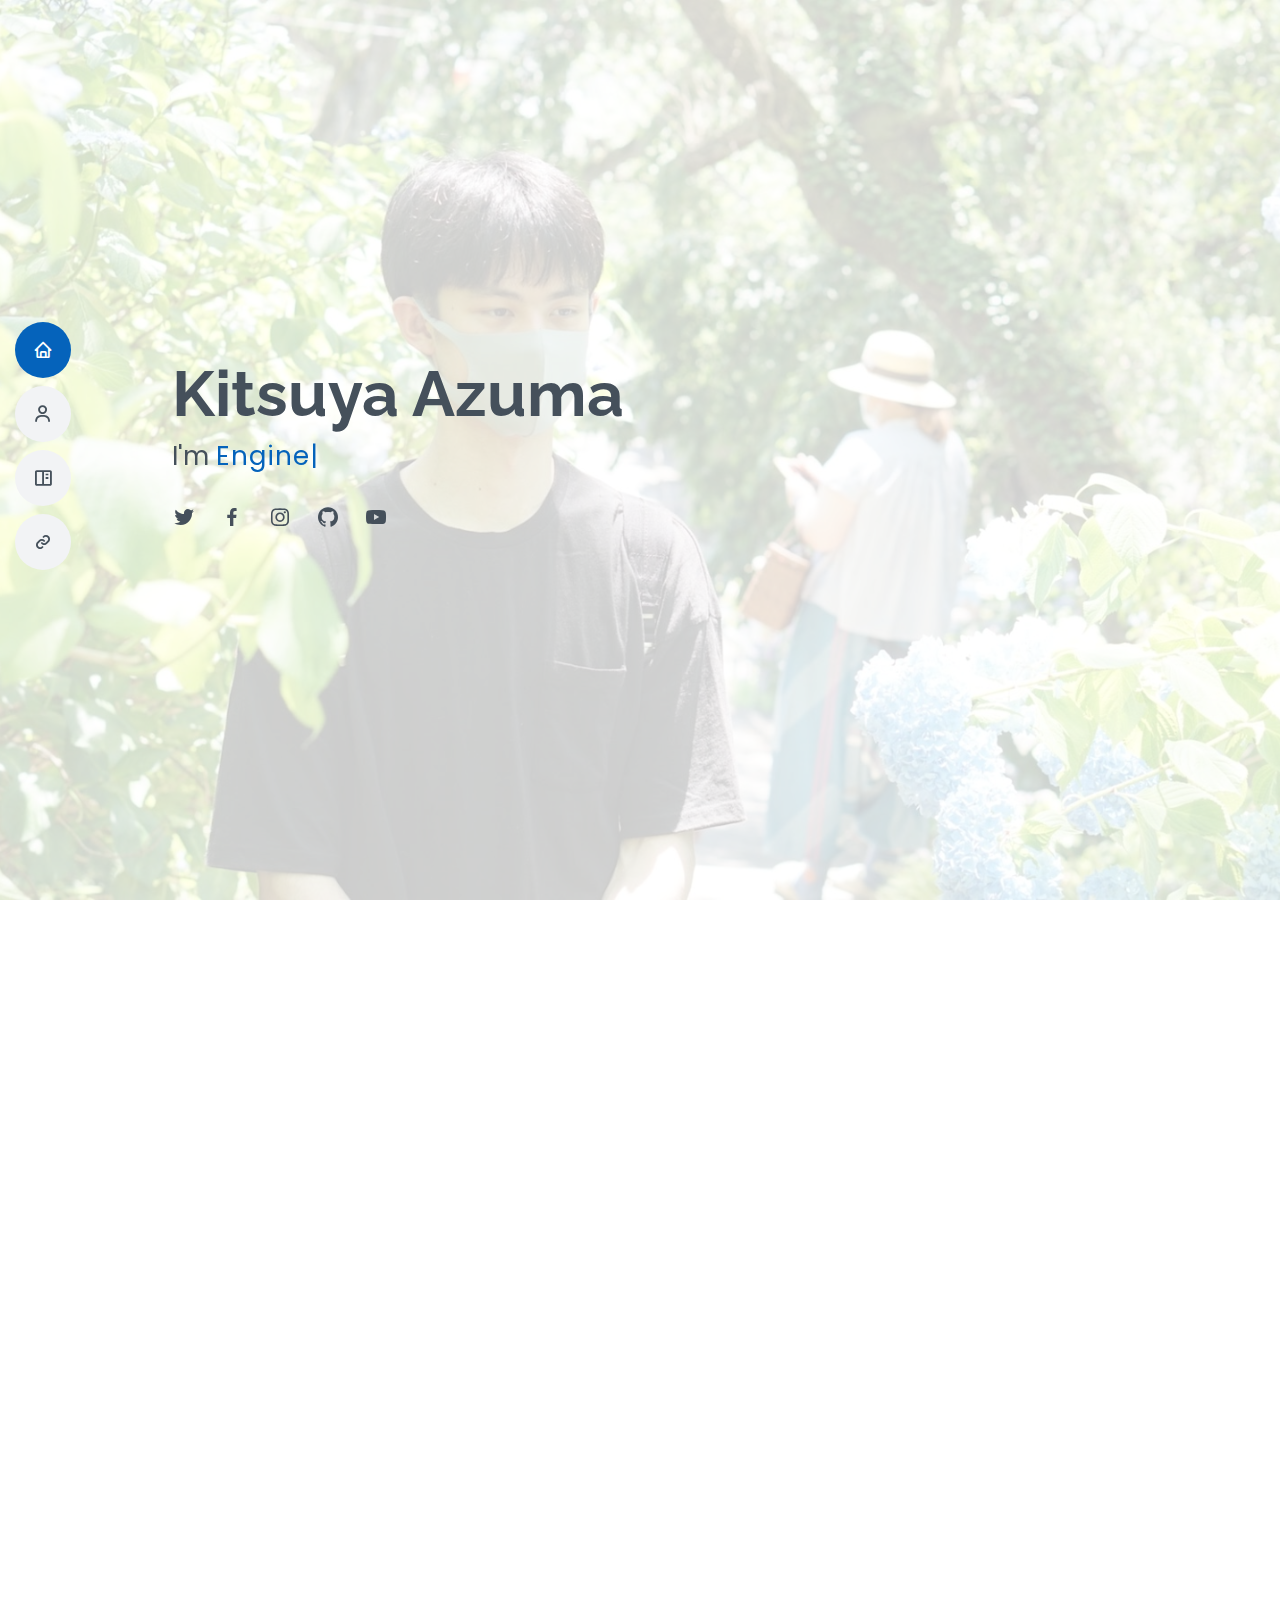
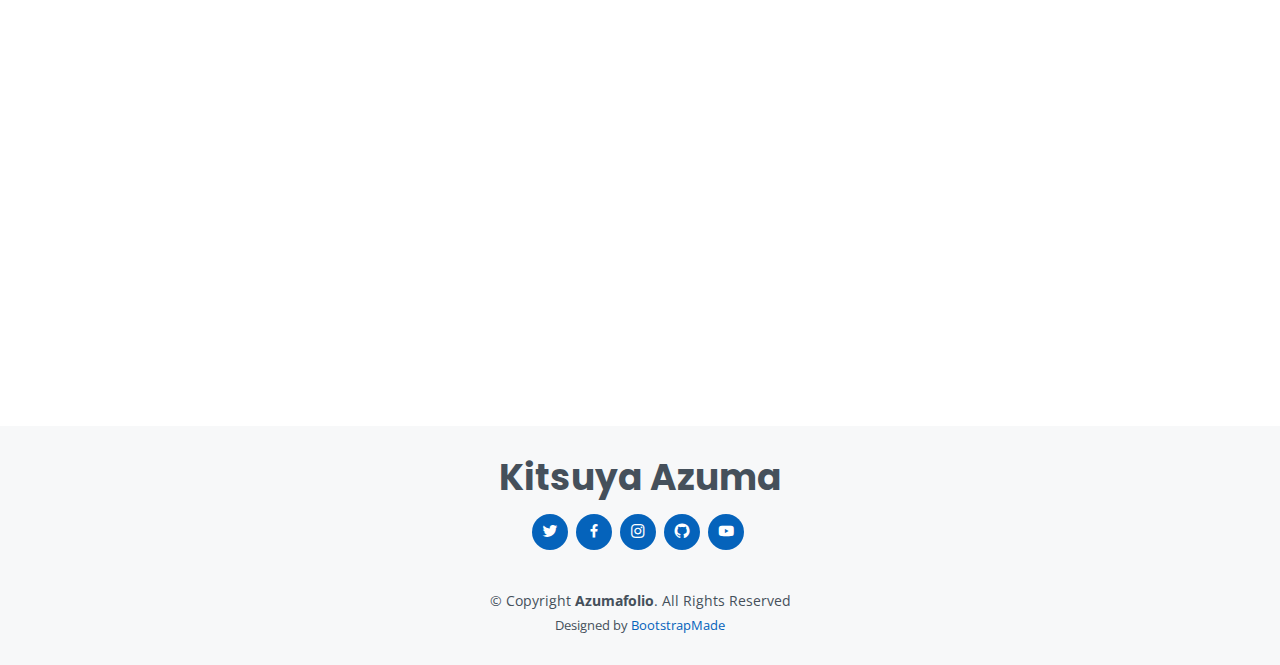
==== index.html @ 4b3403d5 "first commit" ====
<!DOCTYPE html>
<html lang="ja">

<head>
  <meta charset="utf-8">
  <meta content="width=device-width, initial-scale=1.0" name="viewport">

  <title>Azumafolio</title>
  <meta content="" name="description">
  <meta content="" name="keywords">

  <!-- Favicons -->
  <link href="assets/img/favicon.png" rel="icon">
  <link href="assets/img/apple-touch-icon.png" rel="apple-touch-icon">

  <!-- Google Fonts -->
  <link href="https://fonts.googleapis.com/css?family=Open+Sans:300,300i,400,400i,600,600i,700,700i|Raleway:300,300i,400,400i,500,500i,600,600i,700,700i|Poppins:300,300i,400,400i,500,500i,600,600i,700,700i" rel="stylesheet">

  <!-- Vendor CSS Files -->
  <link href="assets/vendor/aos/aos.css" rel="stylesheet">
  <link href="assets/vendor/bootstrap/css/bootstrap.min.css" rel="stylesheet">
  <link href="assets/vendor/bootstrap-icons/bootstrap-icons.css" rel="stylesheet">
  <link href="assets/vendor/boxicons/css/boxicons.min.css" rel="stylesheet">
  <link href="assets/vendor/glightbox/css/glightbox.min.css" rel="stylesheet">
  <link href="assets/vendor/swiper/swiper-bundle.min.css" rel="stylesheet">

  <!-- Template Main CSS File -->
  <link href="assets/css/style.css" rel="stylesheet">

  <!-- =======================================================
  * Template Name: MyResume - v4.8.1
  * Template URL: https://bootstrapmade.com/free-html-bootstrap-template-my-resume/
  * Author: BootstrapMade.com
  * License: https://bootstrapmade.com/license/
  ======================================================== -->
</head>

<body>

  <!-- ======= Mobile nav toggle button ======= -->
  <!-- <button type="button" class="mobile-nav-toggle d-xl-none"><i class="bi bi-list mobile-nav-toggle"></i></button> -->
  <i class="bi bi-list mobile-nav-toggle d-xl-none"></i>
  <!-- ======= Header ======= -->
  <header id="header" class="d-flex flex-column justify-content-center">

    <nav id="navbar" class="navbar nav-menu">
      <ul>
        <li><a href="#hero" class="nav-link scrollto active"><i class="bx bx-home"></i> <span>Home</span></a></li>
        <li><a href="#about" class="nav-link scrollto"><i class="bx bx-user"></i> <span>About</span></a></li>
        <!-- <li><a href="#resume" class="nav-link scrollto"><i class="bx bx-file-blank"></i> <span>Resume</span></a></li> -->
        <li><a href="#portfolio" class="nav-link scrollto"><i class="bx bx-book-content"></i> <span>Portfolio</span></a></li>
        <li><a href="#services" class="nav-link scrollto"><i class="bx bx-link"></i> <span>Links</span></a></li>
      </ul>
    </nav><!-- .nav-menu -->

  </header><!-- End Header -->

  <!-- ======= Hero Section ======= -->
  <section id="hero" class="d-flex flex-column justify-content-center">
    <div class="container" data-aos="zoom-in" data-aos-delay="100">
      <h1>Kitsuya Azuma</h1>
      <p>I'm <span class="typed" data-typed-items="Engineering Student, Software Engineer, YouTuber"></span></p>
      <div class="social-links">
        <a href="https://twitter.com/azuma_alvin" class="twitter"><i class="bx bxl-twitter"></i></a>
        <a href="https://www.facebook.com/profile.php?id=100014545908695" class="facebook"><i class="bx bxl-facebook"></i></a>
        <a href="https://www.instagram.com/kitsuya_alvin_0828/" class="instagram"><i class="bx bxl-instagram"></i></a>
        <a href="https://github.com/Kitsuya0828" class="github"><i class="bx bxl-github"></i></a>
        <a href="https://www.youtube.com/channel/UC00vvtUdtiche9vz_S4UjhQ" class="youtube"><i class="bx bxl-youtube"></i></a>
      </div>
    </div>
  </section><!-- End Hero -->

  <main id="main">

    <!-- ======= About Section ======= -->
    <section id="about" class="about">
      <div class="container" data-aos="fade-up">

        <div class="section-title">
          <h2>About</h2>
          <!-- <p>Magnam dolores commodi suscipit. Necessitatibus eius consequatur ex aliquid fuga eum quidem. Sit sint consectetur velit. Quisquam quos quisquam cupiditate. Et nemo qui impedit suscipit alias ea. Quia fugiat sit in iste officiis commodi quidem hic quas.</p> -->
        </div>

        <div class="row">
          <div class="col-lg-4">
            <img src="assets/img/my-profile-img.jpg" class="img-fluid" alt="">
          </div>
          <div class="col-lg-8 pt-4 pt-lg-0 content">
            <!-- <h3>Engineering Student, Software Engineer &amp; YouTuber.</h3> -->
            <!-- <p class="fst-italic">
              
            </p> -->
            <div class="row">
              <div class="col-lg-6">
                <ul>
                  <li><i class="bi bi-chevron-right"></i> <strong>名前：</strong> <span>東桔也（あずまきつや）</span></li>
                  <li><i class="bi bi-chevron-right"></i> <strong>年齢：</strong> <span>21歳</span></li>
                  <li><i class="bi bi-chevron-right"></i> <strong>誕生日：</strong> <span>8月28日</span></li>
                  <li><i class="bi bi-chevron-right"></i> <strong>所属：</strong> <span>工学部３年（情報工学専攻）</span></li>
                  <li><i class="bi bi-chevron-right"></i> <strong>出身地<br>居住地：</strong> <span>群馬県<br>宮城県</span></li>
                  <li><i class="bi bi-chevron-right"></i> <strong>趣味：</strong> <span>プログラミング、動画編集</span></li>
                </ul>
              </div>
              <div class="col-lg-6">
                <ul>
                  <li><i class="bi bi-chevron-right"></i> <strong>好きなアーティスト:</strong> <span>宇多田ヒカル、ずっと真夜中でいいのに。</span></li>
                  <li><i class="bi bi-chevron-right"></i> <strong>好きな映画：</strong> <span>MARVEL全部</span></li>
                  <li><i class="bi bi-chevron-right"></i> <strong>将来の夢：</strong> <span>データサイエンティスト（orアプリ開発エンジニア）</span></li>
                  <li><i class="bi bi-chevron-right"></i> <strong>一言：</strong> <span>よろしくお願いします。</span></li>
                </ul>
              </div>
            </div>
            <!-- <p style="text-align: center">
              よろしくお願いします。
            </p> -->
          </div>
        </div>

      </div>
    </section><!-- End About Section -->

    <!-- ======= Facts Section ======= -->
    <section id="facts" class="facts">
      <div class="container" data-aos="fade-up">

        <div class="section-title">
          <h2>Facts</h2>
          <!-- <p>Magnam dolores commodi suscipit. Necessitatibus eius consequatur ex aliquid fuga eum quidem. Sit sint consectetur velit. Quisquam quos quisquam cupiditate. Et nemo qui impedit suscipit alias ea. Quia fugiat sit in iste officiis commodi quidem hic quas.</p> -->
        </div>

        <div class="row">

          <div class="col-lg-6 col-md-6">
            <div class="count-box">
              <i class="bi bi-people"></i>
              <span data-purecounter-start="0" data-purecounter-end="151" data-purecounter-duration="1" class="purecounter"></span>
              <p>YouTube Subscribers</p>
            </div>
          </div>

          <!-- <div class="col-lg-6 col-md-6 mt-5 mt-md-0">
            <div class="count-box">
              <i class="bi bi-play-circle"></i>
              <span data-purecounter-start="0" data-purecounter-end="68" data-purecounter-duration="1" class="purecounter"></span>
              <p>Public Watch Hours</p>
            </div>
          </div> -->

          <div class="col-lg-6 col-md-6">
            <div class="count-box">
              <i class="bi bi-chat-square-heart"></i>
              <span data-purecounter-start="0" data-purecounter-end="498" data-purecounter-duration="1" class="purecounter"></span>
              <p>Qiita Contributions</p>
            </div>
          </div>

          <!-- <div class="col-lg-6 col-md-6 mt-5 mt-lg-0">
            <div class="count-box">
              <i class="bi bi-award"></i>
              <span data-purecounter-start="0" data-purecounter-end="905" data-purecounter-duration="1" class="purecounter"></span>
              <p>TOEIC Total Score</p>
            </div>
          </div> -->

        </div>

      </div>
    </section><!-- End Facts Section -->

    <!-- ======= Skills Section ======= -->
    <section id="skills" class="skills section-bg">
      <div class="container" data-aos="fade-up">

        <div class="section-title">
          <h2>Skills</h2>
          <p></p>
        </div>

        <div class="row skills-content">

          <div class="col-lg-6">

            <div class="progress">
              <span class="skill">プログラミング <i class="val">90%</i></span>
              <div class="progress-bar-wrap">
                <div class="progress-bar" role="progressbar" aria-valuenow="90" aria-valuemin="0" aria-valuemax="100"></div>
              </div>
            </div>

            <div class="progress">
              <span class="skill">お絵描き <i class="val">75%</i></span>
              <div class="progress-bar-wrap">
                <div class="progress-bar" role="progressbar" aria-valuenow="75" aria-valuemin="0" aria-valuemax="100"></div>
              </div>
            </div>

            <div class="progress">
              <span class="skill">動画編集 <i class="val">70%</i></span>
              <div class="progress-bar-wrap">
                <div class="progress-bar" role="progressbar" aria-valuenow="70" aria-valuemin="0" aria-valuemax="100"></div>
              </div>
            </div>

          </div>

          <div class="col-lg-6">

            <div class="progress">
              <span class="skill">執筆 <i class="val">60%</i></span>
              <div class="progress-bar-wrap">
                <div class="progress-bar" role="progressbar" aria-valuenow="60" aria-valuemin="0" aria-valuemax="100"></div>
              </div>
            </div>

            <div class="progress">
              <span class="skill">料理 <i class="val">50%</i></span>
              <div class="progress-bar-wrap">
                <div class="progress-bar" role="progressbar" aria-valuenow="50" aria-valuemin="0" aria-valuemax="100"></div>
              </div>
            </div>

            <div class="progress">
              <span class="skill">虫退治 <i class="val">1%</i></span>
              <div class="progress-bar-wrap">
                <div class="progress-bar" role="progressbar" aria-valuenow="1" aria-valuemin="0" aria-valuemax="100"></div>
              </div>
            </div>

          </div>

        </div>

      </div>
    </section><!-- End Skills Section -->

    <!-- ======= Portfolio Section ======= -->
    <section id="portfolio" class="portfolio section-bg">
      <div class="container" data-aos="fade-up">

        <div class="section-title">
          <h2>Portfolio</h2>
          <!-- <p>Magnam dolores commodi suscipit. Necessitatibus eius consequatur ex aliquid fuga eum quidem. Sit sint consectetur velit. Quisquam quos quisquam cupiditate. Et nemo qui impedit suscipit alias ea. Quia fugiat sit in iste officiis commodi quidem hic quas.</p> -->
        </div>

        <div class="row">
          <div class="col-lg-12 d-flex justify-content-center" data-aos="fade-up" data-aos-delay="100">
            <ul id="portfolio-flters">
              <li data-filter="*" class="filter-active">All</li>
              <li data-filter=".filter-app">App</li>
              <li data-filter=".filter-card">Card</li>
              <li data-filter=".filter-web">Web</li>
            </ul>
          </div>
        </div>

        <div class="row portfolio-container" data-aos="fade-up" data-aos-delay="200">

          <div class="col-lg-4 col-md-6 portfolio-item filter-app">
            <div class="portfolio-wrap">
              <img src="assets/img/portfolio/portfolio_1.jpg" class="img-fluid" alt="">
              <div class="portfolio-info">
                <h4>App 1</h4>
                <p>App</p>
                <div class="portfolio-links">
                  <a href="assets/img/portfolio/portfolio_1.jpg" data-gallery="portfolioGallery" class="portfolio-lightbox" title="App 1"><i class="bx bx-plus"></i></a>
                  <a href="portfolio-details.html" class="portfolio-details-lightbox" data-glightbox="type: external" title="Portfolio Details"><i class="bx bx-link"></i></a>
                </div>
              </div>
            </div>
          </div>

          <!-- <div class="col-lg-4 col-md-6 portfolio-item filter-web">
            <div class="portfolio-wrap">
              <img src="assets/img/portfolio/portfolio-2.jpg" class="img-fluid" alt="">
              <div class="portfolio-info">
                <h4>Web 3</h4>
                <p>Web</p>
                <div class="portfolio-links">
                  <a href="assets/img/portfolio/portfolio-2.jpg" data-gallery="portfolioGallery" class="portfolio-lightbox" title="Web 3"><i class="bx bx-plus"></i></a>
                  <a href="portfolio-details.html" class="portfolio-details-lightbox" data-glightbox="type: external" title="Portfolio Details"><i class="bx bx-link"></i></a>
                </div>
              </div>
            </div>
          </div>

          <div class="col-lg-4 col-md-6 portfolio-item filter-app">
            <div class="portfolio-wrap">
              <img src="assets/img/portfolio/portfolio-3.jpg" class="img-fluid" alt="">
              <div class="portfolio-info">
                <h4>App 2</h4>
                <p>App</p>
                <div class="portfolio-links">
                  <a href="assets/img/portfolio/portfolio-3.jpg" data-gallery="portfolioGallery" class="portfolio-lightbox" title="App 2"><i class="bx bx-plus"></i></a>
                  <a href="portfolio-details.html" class="portfolio-details-lightbox" data-glightbox="type: external" title="Portfolio Details"><i class="bx bx-link"></i></a>
                </div>
              </div>
            </div>
          </div>

          <div class="col-lg-4 col-md-6 portfolio-item filter-card">
            <div class="portfolio-wrap">
              <img src="assets/img/portfolio/portfolio-4.jpg" class="img-fluid" alt="">
              <div class="portfolio-info">
                <h4>Card 2</h4>
                <p>Card</p>
                <div class="portfolio-links">
                  <a href="assets/img/portfolio/portfolio-4.jpg" data-gallery="portfolioGallery" class="portfolio-lightbox" title="Card 2"><i class="bx bx-plus"></i></a>
                  <a href="portfolio-details.html" class="portfolio-details-lightbox" data-glightbox="type: external" title="Portfolio Details"><i class="bx bx-link"></i></a>
                </div>
              </div>
            </div>
          </div>

          <div class="col-lg-4 col-md-6 portfolio-item filter-web">
            <div class="portfolio-wrap">
              <img src="assets/img/portfolio/portfolio-5.jpg" class="img-fluid" alt="">
              <div class="portfolio-info">
                <h4>Web 2</h4>
                <p>Web</p>
                <div class="portfolio-links">
                  <a href="assets/img/portfolio/portfolio-5.jpg" data-gallery="portfolioGallery" class="portfolio-lightbox" title="Web 2"><i class="bx bx-plus"></i></a>
                  <a href="portfolio-details.html" class="portfolio-details-lightbox" data-glightbox="type: external" title="Portfolio Details"><i class="bx bx-link"></i></a>
                </div>
              </div>
            </div>
          </div>

          <div class="col-lg-4 col-md-6 portfolio-item filter-app">
            <div class="portfolio-wrap">
              <img src="assets/img/portfolio/portfolio-6.jpg" class="img-fluid" alt="">
              <div class="portfolio-info">
                <h4>App 3</h4>
                <p>App</p>
                <div class="portfolio-links">
                  <a href="assets/img/portfolio/portfolio-6.jpg" data-gallery="portfolioGallery" class="portfolio-lightbox" title="App 3"><i class="bx bx-plus"></i></a>
                  <a href="portfolio-details.html" class="portfolio-details-lightbox" data-glightbox="type: external" title="Portfolio Details"><i class="bx bx-link"></i></a>
                </div>
              </div>
            </div>
          </div>

          <div class="col-lg-4 col-md-6 portfolio-item filter-card">
            <div class="portfolio-wrap">
              <img src="assets/img/portfolio/portfolio-7.jpg" class="img-fluid" alt="">
              <div class="portfolio-info">
                <h4>Card 1</h4>
                <p>Card</p>
                <div class="portfolio-links">
                  <a href="assets/img/portfolio/portfolio-7.jpg" data-gallery="portfolioGallery" class="portfolio-lightbox" title="Card 1"><i class="bx bx-plus"></i></a>
                  <a href="portfolio-details.html" class="portfolio-details-lightbox" data-glightbox="type: external" title="Portfolio Details"><i class="bx bx-link"></i></a>
                </div>
              </div>
            </div>
          </div>

          <div class="col-lg-4 col-md-6 portfolio-item filter-card">
            <div class="portfolio-wrap">
              <img src="assets/img/portfolio/portfolio-8.jpg" class="img-fluid" alt="">
              <div class="portfolio-info">
                <h4>Card 3</h4>
                <p>Card</p>
                <div class="portfolio-links">
                  <a href="assets/img/portfolio/portfolio-8.jpg" data-gallery="portfolioGallery" class="portfolio-lightbox" title="Card 3"><i class="bx bx-plus"></i></a>
                  <a href="portfolio-details.html" class="portfolio-details-lightbox" data-glightbox="type: external" title="Portfolio Details"><i class="bx bx-link"></i></a>
                </div>
              </div>
            </div>
          </div>

          <div class="col-lg-4 col-md-6 portfolio-item filter-web">
            <div class="portfolio-wrap">
              <img src="assets/img/portfolio/portfolio-9.jpg" class="img-fluid" alt="">
              <div class="portfolio-info">
                <h4>Web 3</h4>
                <p>Web</p>
                <div class="portfolio-links">
                  <a href="assets/img/portfolio/portfolio-9.jpg" data-gallery="portfolioGallery" class="portfolio-lightbox" title="Web 3"><i class="bx bx-plus"></i></a>
                  <a href="portfolio-details.html" class="portfolio-details-lightbox" data-glightbox="type: external" title="Portfolio Details"><i class="bx bx-link"></i></a>
                </div>
              </div>
            </div>
          </div> -->

        </div>

      </div>
    </section><!-- End Portfolio Section -->

    <!-- ======= Services Section ======= -->
    <section id="services" class="services">
      <div class="container" data-aos="fade-up">

        <div class="section-title">
          <h2>Links</h2>
          <!-- <p>Magnam dolores commodi suscipit. Necessitatibus eius consequatur ex aliquid fuga eum quidem. Sit sint consectetur velit. Quisquam quos quisquam cupiditate. Et nemo qui impedit suscipit alias ea. Quia fugiat sit in iste officiis commodi quidem hic quas.</p> -->
        </div>

        <div class="row">

          <div class="col-lg-4 col-md-6 d-flex align-items-stretch" data-aos="zoom-in" data-aos-delay="100">
            <div class="icon-box iconbox-blue">
              <div class="icon">
                <svg width="100" height="100" viewBox="0 0 600 600" xmlns="http://www.w3.org/2000/svg">
                  <path stroke="none" stroke-width="0" fill="#f5f5f5" d="M300,521.0016835830174C376.1290562159157,517.8887921683347,466.0731472004068,529.7835943286574,510.70327084640275,468.03025145048787C554.3714126377745,407.6079735673963,508.03601936045806,328.9844924480964,491.2728898941984,256.3432110539036C474.5976632858925,184.082847569629,479.9380746630129,96.60480741107993,416.23090153303,58.64404602377083C348.86323505073057,18.502131276798302,261.93793281208167,40.57373210992963,193.5410806939664,78.93577620505333C130.42746243093433,114.334589627462,98.30271207620316,179.96522072025542,76.75703585869454,249.04625023123273C51.97151888228291,328.5150500222984,13.704378332031375,421.85034740162234,66.52175969318436,486.19268352777647C119.04800174914682,550.1803526380478,217.28368757567262,524.383925680826,300,521.0016835830174"></path>
                </svg>
                <i class="bx bxs-edit-alt"></i>
              </div>
              <h4><a href="https://kitsuyaazuma.mystrikingly.com/">あずまのにっき</a></h4>
              <p>「学生時代に考えたことや行動したことを、歳をとっても忘れないでいたい！」という思いから始まった日常ブログ。</p>
            </div>
          </div>

          <div class="col-lg-4 col-md-6 d-flex align-items-stretch mt-4 mt-md-0" data-aos="zoom-in" data-aos-delay="200">
            <div class="icon-box iconbox-orange ">
              <div class="icon">
                <svg width="100" height="100" viewBox="0 0 600 600" xmlns="http://www.w3.org/2000/svg">
                  <path stroke="none" stroke-width="0" fill="#f5f5f5" d="M300,582.0697525312426C382.5290701553225,586.8405444964366,449.9789794690241,525.3245884688669,502.5850820975895,461.55621195738473C556.606425686781,396.0723002908107,615.8543463187945,314.28637112970534,586.6730223649479,234.56875336149918C558.9533121215079,158.8439757836574,454.9685369536778,164.00468322053177,381.49747125262974,130.76875717737553C312.15926192815925,99.40240125094834,248.97055460311594,18.661163978235184,179.8680185752513,50.54337015887873C110.5421016452524,82.52863877960104,119.82277516462835,180.83849132639028,109.12597500060166,256.43424936330496C100.08760227029461,320.3096726198365,92.17705696193138,384.0621239912766,124.79988738764834,439.7174275375508C164.83382741302287,508.01625554203684,220.96474134820875,577.5009287672846,300,582.0697525312426"></path>
                </svg>
                <i class="bx bxl-python"></i>
              </div>
              <h4><a href="https://azumaprogrammingdiary.blogspot.com/">ぷろぐらみんぐDiary</a></h4>
              <p>趣味「プログラミング」について語る日記。更新頻度やや高め。</p>
            </div>
          </div>

          <div class="col-lg-4 col-md-6 d-flex align-items-stretch mt-4 mt-lg-0" data-aos="zoom-in" data-aos-delay="300">
            <div class="icon-box iconbox-pink">
              <div class="icon">
                <svg width="100" height="100" viewBox="0 0 600 600" xmlns="http://www.w3.org/2000/svg">
                  <path stroke="none" stroke-width="0" fill="#f5f5f5" d="M300,541.5067337569781C382.14930387511276,545.0595476570109,479.8736841581634,548.3450877840088,526.4010558755058,480.5488172755941C571.5218469581645,414.80211281144784,517.5187510058486,332.0715597781072,496.52539010469104,255.14436215662573C477.37192572678356,184.95920475031193,473.57363656557914,105.61284051026155,413.0603344069578,65.22779650032875C343.27470386102294,18.654635553484475,251.2091493199835,5.337323636656869,175.0934190732945,40.62881213300186C97.87086631185822,76.43348514350839,51.98124368387456,156.15599469081315,36.44837278890362,239.84606092416172C21.716077023791087,319.22268207091537,43.775223500013084,401.1760424656574,96.891909868211,461.97329694683043C147.22146801428983,519.5804099606455,223.5754009179313,538.201503339737,300,541.5067337569781"></path>
                </svg>
                <i class="bx bxl-youtube"></i>
              </div>
              <h4><a href="https://www.youtube.com/channel/UC00vvtUdtiche9vz_S4UjhQ">あづまるチャンネル</a></h4>
              <p>「プログラミングをもっと身近に」をテーマに、2021年5月に開設したYouTubeチャンネル。</p>
            </div>
          </div>

          <!-- <div class="col-lg-4 col-md-6 d-flex align-items-stretch mt-4" data-aos="zoom-in" data-aos-delay="100">
            <div class="icon-box iconbox-yellow">
              <div class="icon">
                <svg width="100" height="100" viewBox="0 0 600 600" xmlns="http://www.w3.org/2000/svg">
                  <path stroke="none" stroke-width="0" fill="#f5f5f5" d="M300,503.46388370962813C374.79870501325706,506.71871716319447,464.8034551963731,527.1746412648533,510.4981551193396,467.86667711651364C555.9287308511215,408.9015244558933,512.6030010748507,327.5744911775523,490.211057578863,256.5855673507754C471.097692560561,195.9906835881958,447.69079081568157,138.11976852964426,395.19560036434837,102.3242989838813C329.3053358748298,57.3949838291264,248.02791733380457,8.279543830951368,175.87071277845988,42.242879143198664C103.41431057327972,76.34704239035025,93.79494320519305,170.9812938413882,81.28167332365135,250.07896920659033C70.17666984294237,320.27484674793965,64.84698225790005,396.69656628748305,111.28512138212992,450.4950937839243C156.20124167950087,502.5303643271138,231.32542653798444,500.4755392045468,300,503.46388370962813"></path>
                </svg>
                <i class="bx bx-layer"></i>
              </div>
              <h4><a href="">Nemo Enim</a></h4>
              <p>At vero eos et accusamus et iusto odio dignissimos ducimus qui blanditiis</p>
            </div>
          </div> -->

          <!-- <div class="col-lg-4 col-md-6 d-flex align-items-stretch mt-4" data-aos="zoom-in" data-aos-delay="200">
            <div class="icon-box iconbox-red">
              <div class="icon">
                <svg width="100" height="100" viewBox="0 0 600 600" xmlns="http://www.w3.org/2000/svg">
                  <path stroke="none" stroke-width="0" fill="#f5f5f5" d="M300,532.3542879108572C369.38199826031484,532.3153073249985,429.10787420159085,491.63046689027357,474.5244479745417,439.17860296908856C522.8885846962883,383.3225815378663,569.1668002868075,314.3205725914397,550.7432151929288,242.7694973846089C532.6665558377875,172.5657663291529,456.2379748765914,142.6223662098291,390.3689995646985,112.34683881706744C326.66090330228417,83.06452184765237,258.84405631176094,53.51806209861945,193.32584062364296,78.48882559362697C121.61183558270385,105.82097193414197,62.805066853699245,167.19869350419734,48.57481801355237,242.6138429142374C34.843463184063346,315.3850353017275,76.69343916112496,383.4422959591041,125.22947124332185,439.3748458443577C170.7312796277747,491.8107796887764,230.57421082200815,532.3932930995766,300,532.3542879108572"></path>
                </svg>
                <i class="bx bx-slideshow"></i>
              </div>
              <h4><a href="">Dele Cardo</a></h4>
              <p>Quis consequatur saepe eligendi voluptatem consequatur dolor consequuntur</p>
            </div>
          </div>

          <div class="col-lg-4 col-md-6 d-flex align-items-stretch mt-4" data-aos="zoom-in" data-aos-delay="300">
            <div class="icon-box iconbox-teal">
              <div class="icon">
                <svg width="100" height="100" viewBox="0 0 600 600" xmlns="http://www.w3.org/2000/svg">
                  <path stroke="none" stroke-width="0" fill="#f5f5f5" d="M300,566.797414625762C385.7384707136149,576.1784315230908,478.7894351017131,552.8928747891023,531.9192734346935,484.94944893311C584.6109503024035,417.5663521118492,582.489472248146,322.67544863468447,553.9536738515405,242.03673114598146C529.1557734026468,171.96086150256528,465.24506316201064,127.66468636344209,395.9583748389544,100.7403814666027C334.2173773831606,76.7482773500951,269.4350130405921,84.62216499799875,207.1952322260088,107.2889140133804C132.92018162631612,134.33871894543012,41.79353780512637,160.00259165414826,22.644507872594943,236.69541883565114C3.319112789854554,314.0945973066697,72.72355303640163,379.243833228382,124.04198916343866,440.3218312028393C172.9286146004772,498.5055451809895,224.45579914871206,558.5317968840102,300,566.797414625762"></path>
                </svg>
                <i class="bx bx-arch"></i>
              </div>
              <h4><a href="">Divera Don</a></h4>
              <p>Modi nostrum vel laborum. Porro fugit error sit minus sapiente sit aspernatur</p>
            </div>
          </div> -->

        </div>

      </div>
    </section><!-- End Services Section -->

  </main><!-- End #main -->

  <!-- ======= Footer ======= -->
  <footer id="footer">
    <div class="container">
      <h3>Kitsuya Azuma</h3>
      <!-- <p>Et aut eum quis fuga eos sunt ipsa nihil. Labore corporis magni eligendi fuga maxime saepe commodi placeat.</p> -->
      <div class="social-links">
        <a href="https://twitter.com/azuma_alvin" class="twitter"><i class="bx bxl-twitter"></i></a>
        <a href="https://www.facebook.com/profile.php?id=100014545908695" class="facebook"><i class="bx bxl-facebook"></i></a>
        <a href="https://www.instagram.com/kitsuya_alvin_0828/" class="instagram"><i class="bx bxl-instagram"></i></a>
        <a href="https://github.com/Kitsuya0828" class="github"><i class="bx bxl-github"></i></a>
        <a href="https://www.youtube.com/channel/UC00vvtUdtiche9vz_S4UjhQ" class="youtube"><i class="bx bxl-youtube"></i></a>
      </div>
      <div class="copyright">
        &copy; Copyright <strong><span>Azumafolio</span></strong>. All Rights Reserved
      </div>
      <div class="credits">
        <!-- All the links in the footer should remain intact. -->
        <!-- You can delete the links only if you purchased the pro version. -->
        <!-- Licensing information: [license-url] -->
        <!-- Purchase the pro version with working PHP/AJAX contact form: https://bootstrapmade.com/free-html-bootstrap-template-my-resume/ -->
        Designed by <a href="https://bootstrapmade.com/">BootstrapMade</a>
      </div>
    </div>
  </footer><!-- End Footer -->

  <div id="preloader"></div>
  <a href="#" class="back-to-top d-flex align-items-center justify-content-center"><i class="bi bi-arrow-up-short"></i></a>

  <!-- Vendor JS Files -->
  <script src="assets/vendor/purecounter/purecounter_vanilla.js"></script>
  <script src="assets/vendor/aos/aos.js"></script>
  <script src="assets/vendor/bootstrap/js/bootstrap.bundle.min.js"></script>
  <script src="assets/vendor/glightbox/js/glightbox.min.js"></script>
  <script src="assets/vendor/isotope-layout/isotope.pkgd.min.js"></script>
  <script src="assets/vendor/swiper/swiper-bundle.min.js"></script>
  <script src="assets/vendor/typed.js/typed.min.js"></script>
  <script src="assets/vendor/waypoints/noframework.waypoints.js"></script>
  <script src="assets/vendor/php-email-form/validate.js"></script>

  <!-- Template Main JS File -->
  <script src="assets/js/main.js"></script>

</body>

</html>
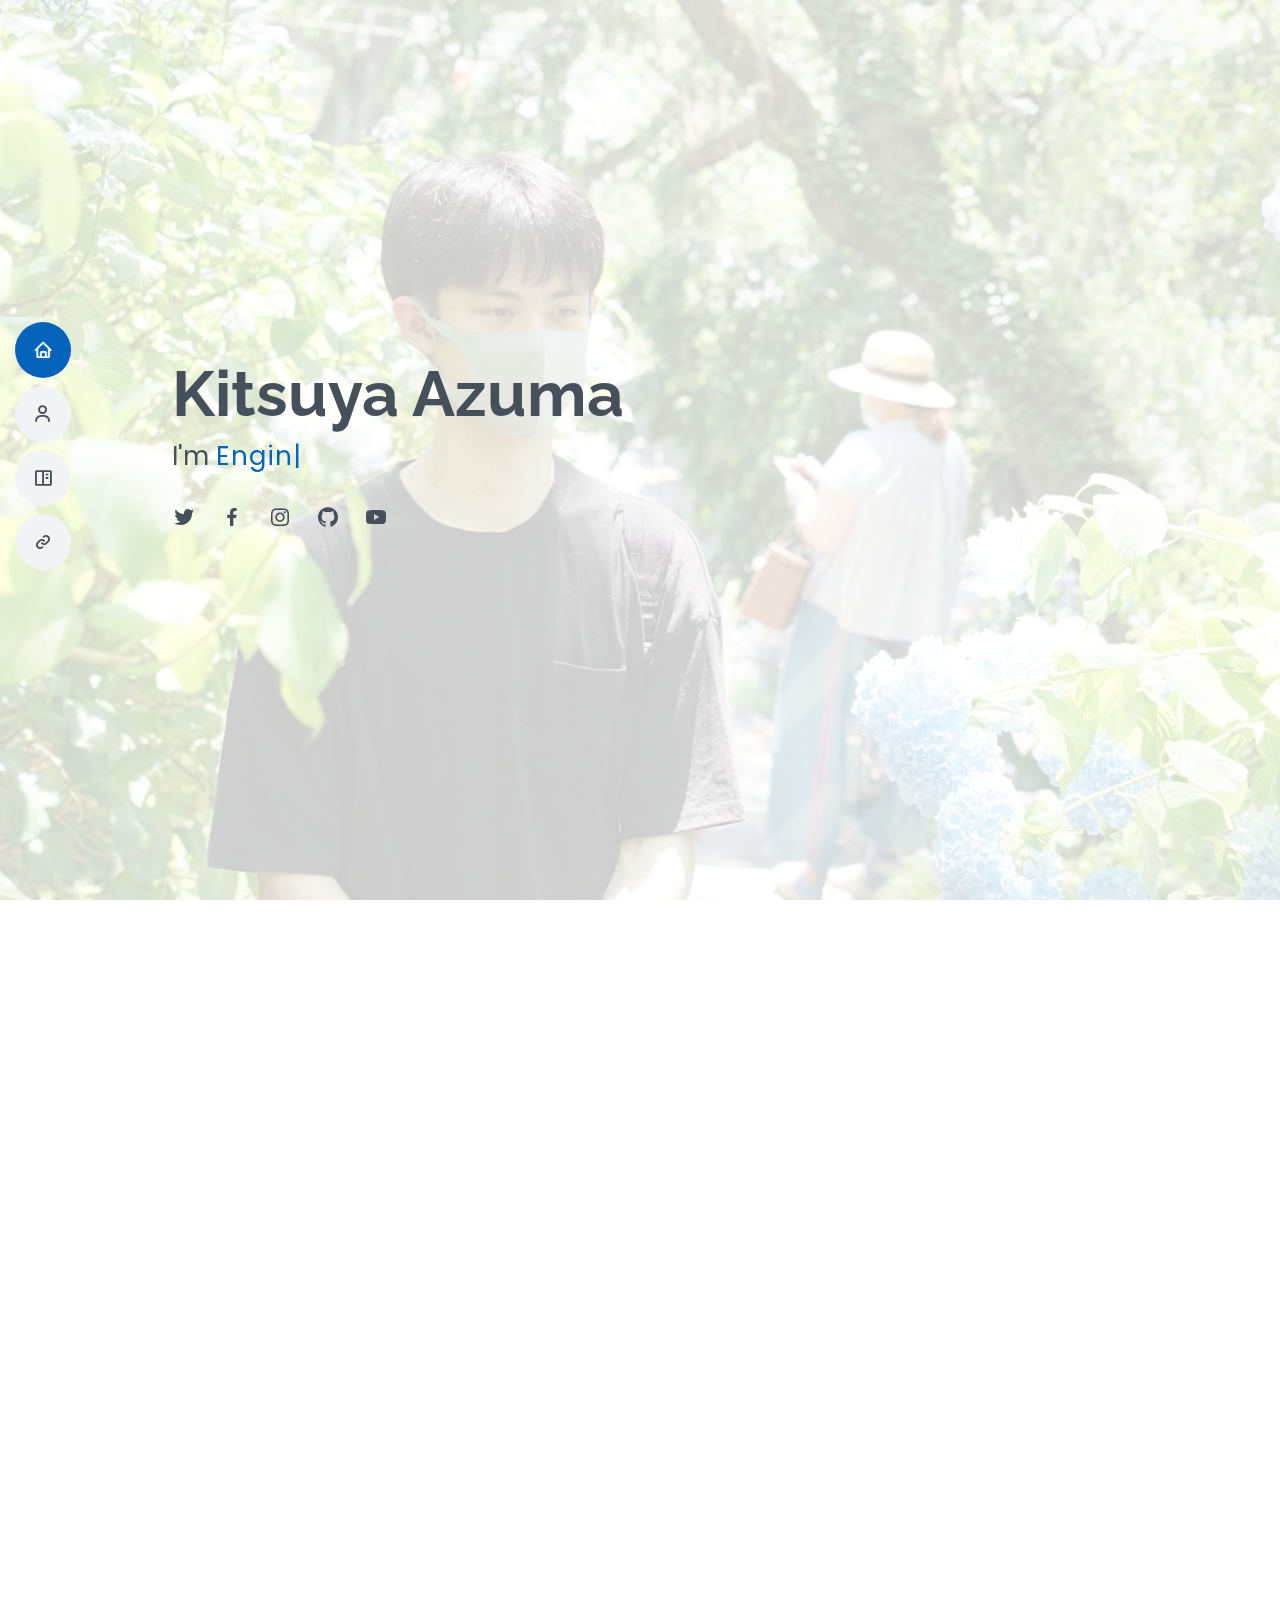
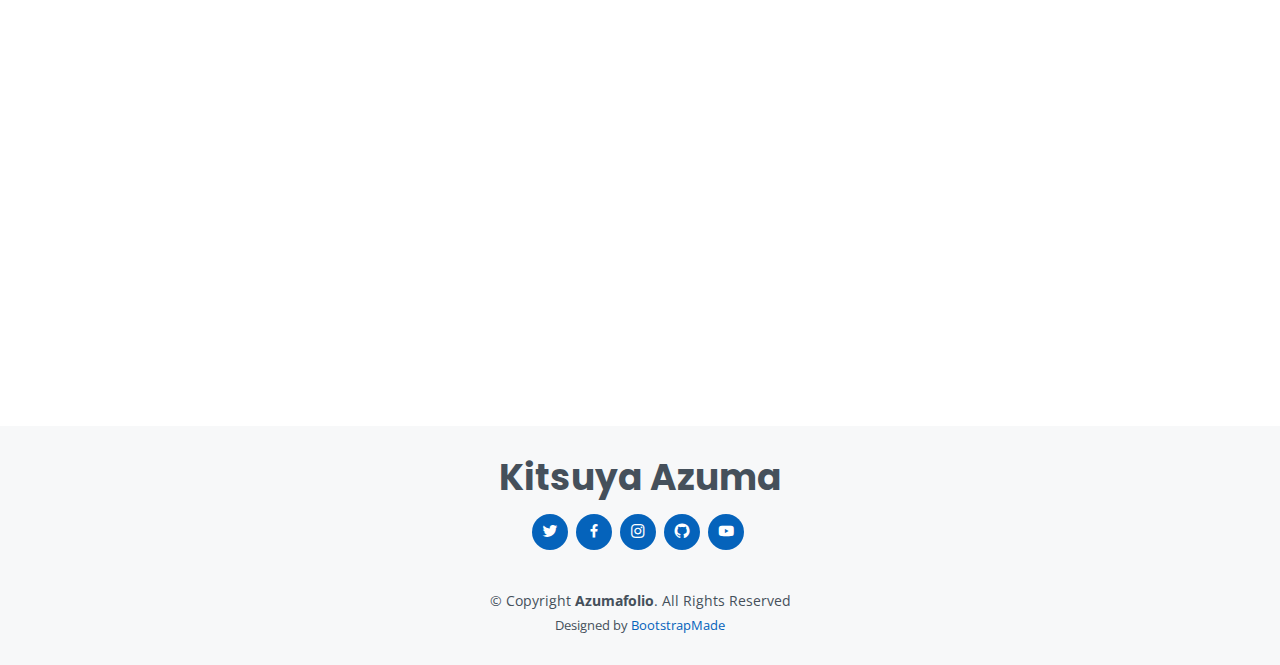
==== commit 9b8447bb: "[add] original favicon" ====
--- a/index.html
+++ b/index.html
@@ -10,7 +10,7 @@
   <meta content="" name="keywords">
 
   <!-- Favicons -->
-  <link href="assets/img/favicon.png" rel="icon">
+  <link href="assets/img/favicon-32x32.png" rel="icon">
   <link href="assets/img/apple-touch-icon.png" rel="apple-touch-icon">
 
   <!-- Google Fonts -->
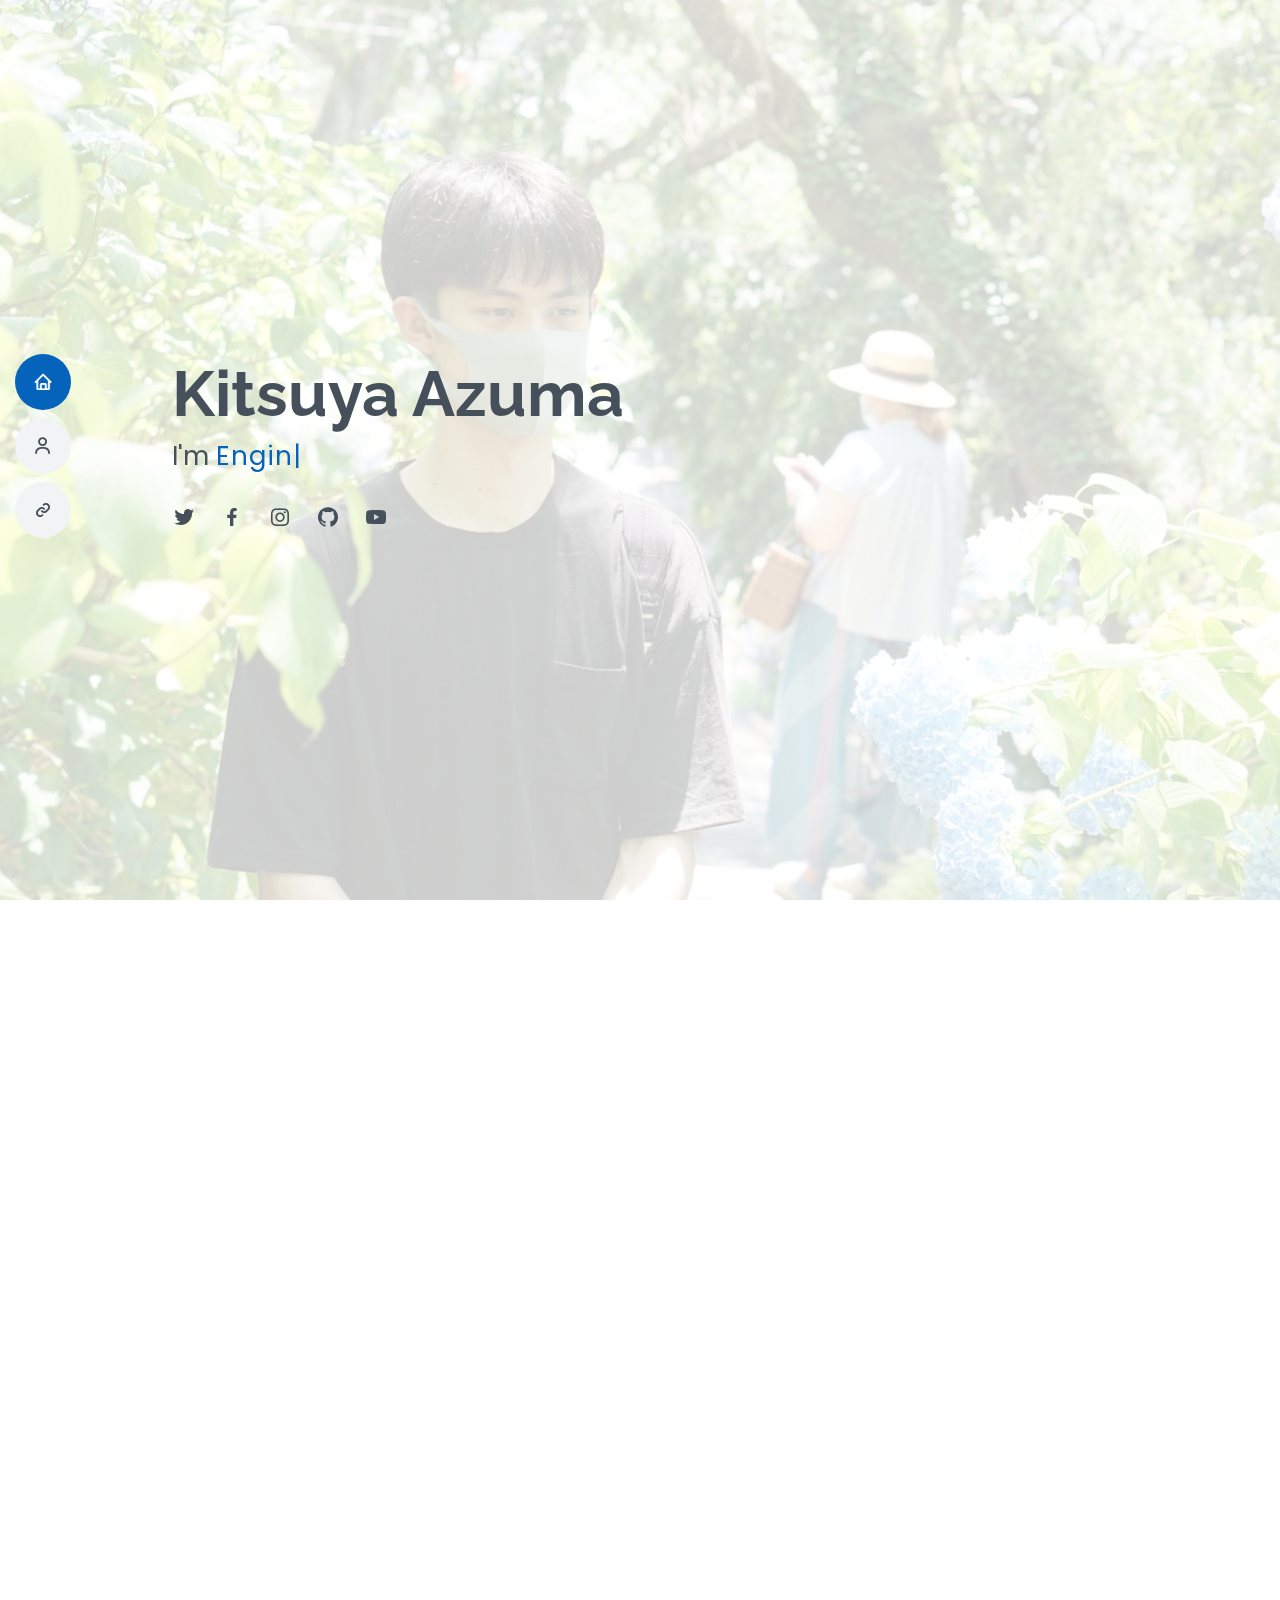
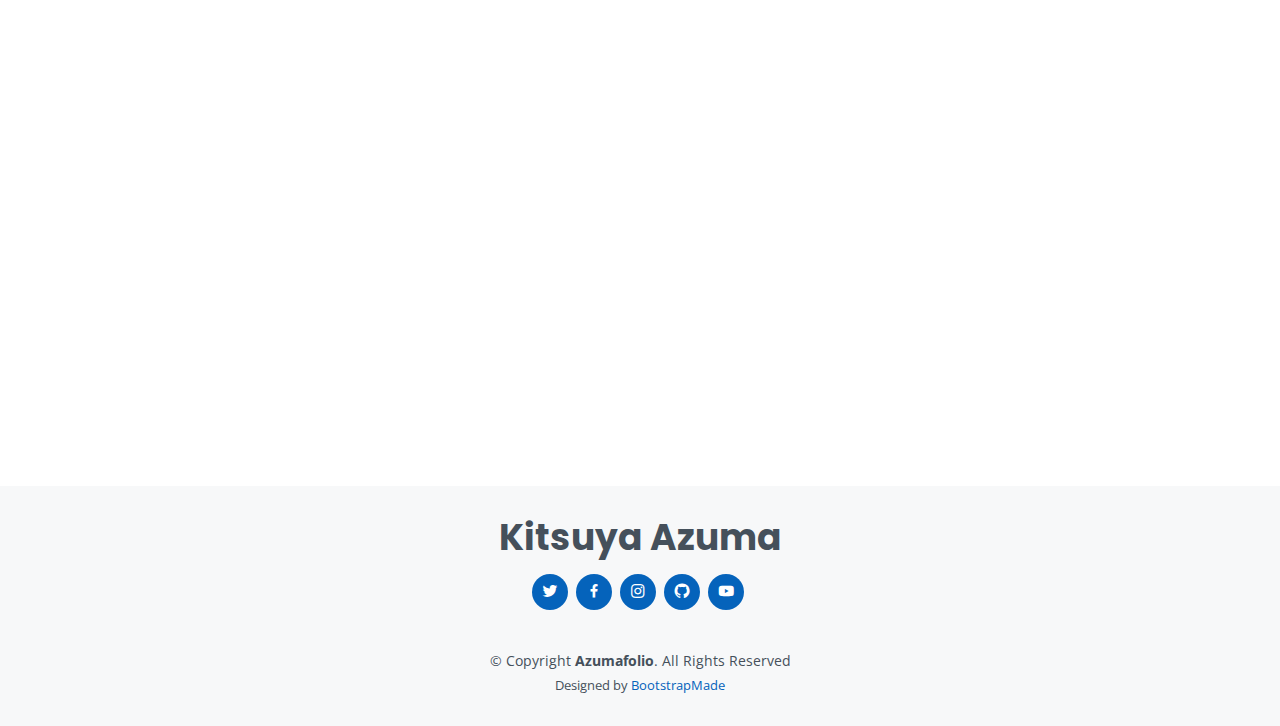
==== commit c5fe2e30: "[clean] focus on important infomation" ====
--- a/index.html
+++ b/index.html
@@ -14,7 +14,9 @@
   <link href="assets/img/apple-touch-icon.png" rel="apple-touch-icon">
 
   <!-- Google Fonts -->
-  <link href="https://fonts.googleapis.com/css?family=Open+Sans:300,300i,400,400i,600,600i,700,700i|Raleway:300,300i,400,400i,500,500i,600,600i,700,700i|Poppins:300,300i,400,400i,500,500i,600,600i,700,700i" rel="stylesheet">
+  <link
+    href="https://fonts.googleapis.com/css?family=Open+Sans:300,300i,400,400i,600,600i,700,700i|Raleway:300,300i,400,400i,500,500i,600,600i,700,700i|Poppins:300,300i,400,400i,500,500i,600,600i,700,700i"
+    rel="stylesheet">
 
   <!-- Vendor CSS Files -->
   <link href="assets/vendor/aos/aos.css" rel="stylesheet">
@@ -48,12 +50,13 @@
         <li><a href="#hero" class="nav-link scrollto active"><i class="bx bx-home"></i> <span>Home</span></a></li>
         <li><a href="#about" class="nav-link scrollto"><i class="bx bx-user"></i> <span>About</span></a></li>
         <!-- <li><a href="#resume" class="nav-link scrollto"><i class="bx bx-file-blank"></i> <span>Resume</span></a></li> -->
-        <li><a href="#portfolio" class="nav-link scrollto"><i class="bx bx-book-content"></i> <span>Portfolio</span></a></li>
+        <!-- <li><a href="#portfolio" class="nav-link scrollto"><i class="bx bx-book-content"></i> <span>Portfolio</span></a></li> -->
         <li><a href="#services" class="nav-link scrollto"><i class="bx bx-link"></i> <span>Links</span></a></li>
       </ul>
     </nav><!-- .nav-menu -->
 
-  </header><!-- End Header -->
+  </header>
+  <!-- End Header -->
 
   <!-- ======= Hero Section ======= -->
   <section id="hero" class="d-flex flex-column justify-content-center">
@@ -62,13 +65,16 @@
       <p>I'm <span class="typed" data-typed-items="Engineering Student, Software Engineer, YouTuber"></span></p>
       <div class="social-links">
         <a href="https://twitter.com/azuma_alvin" class="twitter"><i class="bx bxl-twitter"></i></a>
-        <a href="https://www.facebook.com/profile.php?id=100014545908695" class="facebook"><i class="bx bxl-facebook"></i></a>
+        <a href="https://www.facebook.com/profile.php?id=100014545908695" class="facebook"><i
+            class="bx bxl-facebook"></i></a>
         <a href="https://www.instagram.com/kitsuya_alvin_0828/" class="instagram"><i class="bx bxl-instagram"></i></a>
         <a href="https://github.com/Kitsuya0828" class="github"><i class="bx bxl-github"></i></a>
-        <a href="https://www.youtube.com/channel/UC00vvtUdtiche9vz_S4UjhQ" class="youtube"><i class="bx bxl-youtube"></i></a>
+        <a href="https://www.youtube.com/channel/UC00vvtUdtiche9vz_S4UjhQ" class="youtube"><i
+            class="bx bxl-youtube"></i></a>
       </div>
     </div>
-  </section><!-- End Hero -->
+  </section>
+  <!-- End Hero -->
 
   <main id="main">
 
@@ -78,7 +84,6 @@
 
         <div class="section-title">
           <h2>About</h2>
-          <!-- <p>Magnam dolores commodi suscipit. Necessitatibus eius consequatur ex aliquid fuga eum quidem. Sit sint consectetur velit. Quisquam quos quisquam cupiditate. Et nemo qui impedit suscipit alias ea. Quia fugiat sit in iste officiis commodi quidem hic quas.</p> -->
         </div>
 
         <div class="row">
@@ -93,298 +98,31 @@
             <div class="row">
               <div class="col-lg-6">
                 <ul>
-                  <li><i class="bi bi-chevron-right"></i> <strong>名前：</strong> <span>東桔也（あずまきつや）</span></li>
+                  <li><i class="bi bi-chevron-right"></i> <strong>名前：</strong> <span>東 桔也（あずま きつや）</span></li>
                   <li><i class="bi bi-chevron-right"></i> <strong>年齢：</strong> <span>21歳</span></li>
                   <li><i class="bi bi-chevron-right"></i> <strong>誕生日：</strong> <span>8月28日</span></li>
-                  <li><i class="bi bi-chevron-right"></i> <strong>所属：</strong> <span>工学部３年（情報工学専攻）</span></li>
-                  <li><i class="bi bi-chevron-right"></i> <strong>出身地<br>居住地：</strong> <span>群馬県<br>宮城県</span></li>
-                  <li><i class="bi bi-chevron-right"></i> <strong>趣味：</strong> <span>プログラミング、動画編集</span></li>
+                  <li><i class="bi bi-chevron-right"></i> <strong>所属：</strong> <span>工学部３年（画像情報通信工学）</span></li>
+                  <li><i class="bi bi-chevron-right"></i> <strong>出身地：<br>居住地：</strong> <span>群馬県<br>宮城県</span></li>
+                  <li><i class="bi bi-chevron-right"></i> <strong>趣味：</strong> <span>プログラミング、アニメ鑑賞</span></li>
                 </ul>
               </div>
               <div class="col-lg-6">
                 <ul>
-                  <li><i class="bi bi-chevron-right"></i> <strong>好きなアーティスト:</strong> <span>宇多田ヒカル、ずっと真夜中でいいのに。</span></li>
-                  <li><i class="bi bi-chevron-right"></i> <strong>好きな映画：</strong> <span>MARVEL全部</span></li>
-                  <li><i class="bi bi-chevron-right"></i> <strong>将来の夢：</strong> <span>データサイエンティスト（orアプリ開発エンジニア）</span></li>
-                  <li><i class="bi bi-chevron-right"></i> <strong>一言：</strong> <span>よろしくお願いします。</span></li>
+                  <li><i class="bi bi-chevron-right"></i> <strong>好きなアーティスト:</strong>
+                    <span>ずっと真夜中でいいのに。<br>宇多田ヒカル</span>
+                  </li>
+                  <li><i class="bi bi-chevron-right"></i> <strong>好きな映画：</strong> <span>MARVEL</span></li>
+                  <li><i class="bi bi-chevron-right"></i> <strong>将来の夢：</strong> <span>ゆるふわエンジニア</span></li>
+                  <li><i class="bi bi-chevron-right"></i> <strong>一言：</strong> <span>のんびり生きようぜ</span></li>
                 </ul>
               </div>
             </div>
-            <!-- <p style="text-align: center">
-              よろしくお願いします。
-            </p> -->
-          </div>
-        </div>
-
-      </div>
-    </section><!-- End About Section -->
-
-    <!-- ======= Facts Section ======= -->
-    <section id="facts" class="facts">
-      <div class="container" data-aos="fade-up">
-
-        <div class="section-title">
-          <h2>Facts</h2>
-          <!-- <p>Magnam dolores commodi suscipit. Necessitatibus eius consequatur ex aliquid fuga eum quidem. Sit sint consectetur velit. Quisquam quos quisquam cupiditate. Et nemo qui impedit suscipit alias ea. Quia fugiat sit in iste officiis commodi quidem hic quas.</p> -->
-        </div>
-
-        <div class="row">
-
-          <div class="col-lg-6 col-md-6">
-            <div class="count-box">
-              <i class="bi bi-people"></i>
-              <span data-purecounter-start="0" data-purecounter-end="151" data-purecounter-duration="1" class="purecounter"></span>
-              <p>YouTube Subscribers</p>
-            </div>
-          </div>
-
-          <!-- <div class="col-lg-6 col-md-6 mt-5 mt-md-0">
-            <div class="count-box">
-              <i class="bi bi-play-circle"></i>
-              <span data-purecounter-start="0" data-purecounter-end="68" data-purecounter-duration="1" class="purecounter"></span>
-              <p>Public Watch Hours</p>
-            </div>
-          </div> -->
-
-          <div class="col-lg-6 col-md-6">
-            <div class="count-box">
-              <i class="bi bi-chat-square-heart"></i>
-              <span data-purecounter-start="0" data-purecounter-end="498" data-purecounter-duration="1" class="purecounter"></span>
-              <p>Qiita Contributions</p>
-            </div>
-          </div>
-
-          <!-- <div class="col-lg-6 col-md-6 mt-5 mt-lg-0">
-            <div class="count-box">
-              <i class="bi bi-award"></i>
-              <span data-purecounter-start="0" data-purecounter-end="905" data-purecounter-duration="1" class="purecounter"></span>
-              <p>TOEIC Total Score</p>
-            </div>
-          </div> -->
-
-        </div>
-
-      </div>
-    </section><!-- End Facts Section -->
-
-    <!-- ======= Skills Section ======= -->
-    <section id="skills" class="skills section-bg">
-      <div class="container" data-aos="fade-up">
-
-        <div class="section-title">
-          <h2>Skills</h2>
-          <p></p>
-        </div>
-
-        <div class="row skills-content">
-
-          <div class="col-lg-6">
-
-            <div class="progress">
-              <span class="skill">プログラミング <i class="val">90%</i></span>
-              <div class="progress-bar-wrap">
-                <div class="progress-bar" role="progressbar" aria-valuenow="90" aria-valuemin="0" aria-valuemax="100"></div>
-              </div>
-            </div>
-
-            <div class="progress">
-              <span class="skill">お絵描き <i class="val">75%</i></span>
-              <div class="progress-bar-wrap">
-                <div class="progress-bar" role="progressbar" aria-valuenow="75" aria-valuemin="0" aria-valuemax="100"></div>
-              </div>
-            </div>
-
-            <div class="progress">
-              <span class="skill">動画編集 <i class="val">70%</i></span>
-              <div class="progress-bar-wrap">
-                <div class="progress-bar" role="progressbar" aria-valuenow="70" aria-valuemin="0" aria-valuemax="100"></div>
-              </div>
-            </div>
-
-          </div>
-
-          <div class="col-lg-6">
-
-            <div class="progress">
-              <span class="skill">執筆 <i class="val">60%</i></span>
-              <div class="progress-bar-wrap">
-                <div class="progress-bar" role="progressbar" aria-valuenow="60" aria-valuemin="0" aria-valuemax="100"></div>
-              </div>
-            </div>
-
-            <div class="progress">
-              <span class="skill">料理 <i class="val">50%</i></span>
-              <div class="progress-bar-wrap">
-                <div class="progress-bar" role="progressbar" aria-valuenow="50" aria-valuemin="0" aria-valuemax="100"></div>
-              </div>
-            </div>
-
-            <div class="progress">
-              <span class="skill">虫退治 <i class="val">1%</i></span>
-              <div class="progress-bar-wrap">
-                <div class="progress-bar" role="progressbar" aria-valuenow="1" aria-valuemin="0" aria-valuemax="100"></div>
-              </div>
-            </div>
-
-          </div>
-
-        </div>
-
-      </div>
-    </section><!-- End Skills Section -->
-
-    <!-- ======= Portfolio Section ======= -->
-    <section id="portfolio" class="portfolio section-bg">
-      <div class="container" data-aos="fade-up">
-
-        <div class="section-title">
-          <h2>Portfolio</h2>
-          <!-- <p>Magnam dolores commodi suscipit. Necessitatibus eius consequatur ex aliquid fuga eum quidem. Sit sint consectetur velit. Quisquam quos quisquam cupiditate. Et nemo qui impedit suscipit alias ea. Quia fugiat sit in iste officiis commodi quidem hic quas.</p> -->
-        </div>
-
-        <div class="row">
-          <div class="col-lg-12 d-flex justify-content-center" data-aos="fade-up" data-aos-delay="100">
-            <ul id="portfolio-flters">
-              <li data-filter="*" class="filter-active">All</li>
-              <li data-filter=".filter-app">App</li>
-              <li data-filter=".filter-card">Card</li>
-              <li data-filter=".filter-web">Web</li>
-            </ul>
-          </div>
-        </div>
-
-        <div class="row portfolio-container" data-aos="fade-up" data-aos-delay="200">
-
-          <div class="col-lg-4 col-md-6 portfolio-item filter-app">
-            <div class="portfolio-wrap">
-              <img src="assets/img/portfolio/portfolio_1.jpg" class="img-fluid" alt="">
-              <div class="portfolio-info">
-                <h4>App 1</h4>
-                <p>App</p>
-                <div class="portfolio-links">
-                  <a href="assets/img/portfolio/portfolio_1.jpg" data-gallery="portfolioGallery" class="portfolio-lightbox" title="App 1"><i class="bx bx-plus"></i></a>
-                  <a href="portfolio-details.html" class="portfolio-details-lightbox" data-glightbox="type: external" title="Portfolio Details"><i class="bx bx-link"></i></a>
-                </div>
-              </div>
-            </div>
-          </div>
-
-          <!-- <div class="col-lg-4 col-md-6 portfolio-item filter-web">
-            <div class="portfolio-wrap">
-              <img src="assets/img/portfolio/portfolio-2.jpg" class="img-fluid" alt="">
-              <div class="portfolio-info">
-                <h4>Web 3</h4>
-                <p>Web</p>
-                <div class="portfolio-links">
-                  <a href="assets/img/portfolio/portfolio-2.jpg" data-gallery="portfolioGallery" class="portfolio-lightbox" title="Web 3"><i class="bx bx-plus"></i></a>
-                  <a href="portfolio-details.html" class="portfolio-details-lightbox" data-glightbox="type: external" title="Portfolio Details"><i class="bx bx-link"></i></a>
-                </div>
-              </div>
-            </div>
-          </div>
-
-          <div class="col-lg-4 col-md-6 portfolio-item filter-app">
-            <div class="portfolio-wrap">
-              <img src="assets/img/portfolio/portfolio-3.jpg" class="img-fluid" alt="">
-              <div class="portfolio-info">
-                <h4>App 2</h4>
-                <p>App</p>
-                <div class="portfolio-links">
-                  <a href="assets/img/portfolio/portfolio-3.jpg" data-gallery="portfolioGallery" class="portfolio-lightbox" title="App 2"><i class="bx bx-plus"></i></a>
-                  <a href="portfolio-details.html" class="portfolio-details-lightbox" data-glightbox="type: external" title="Portfolio Details"><i class="bx bx-link"></i></a>
-                </div>
-              </div>
-            </div>
-          </div>
-
-          <div class="col-lg-4 col-md-6 portfolio-item filter-card">
-            <div class="portfolio-wrap">
-              <img src="assets/img/portfolio/portfolio-4.jpg" class="img-fluid" alt="">
-              <div class="portfolio-info">
-                <h4>Card 2</h4>
-                <p>Card</p>
-                <div class="portfolio-links">
-                  <a href="assets/img/portfolio/portfolio-4.jpg" data-gallery="portfolioGallery" class="portfolio-lightbox" title="Card 2"><i class="bx bx-plus"></i></a>
-                  <a href="portfolio-details.html" class="portfolio-details-lightbox" data-glightbox="type: external" title="Portfolio Details"><i class="bx bx-link"></i></a>
-                </div>
-              </div>
-            </div>
-          </div>
-
-          <div class="col-lg-4 col-md-6 portfolio-item filter-web">
-            <div class="portfolio-wrap">
-              <img src="assets/img/portfolio/portfolio-5.jpg" class="img-fluid" alt="">
-              <div class="portfolio-info">
-                <h4>Web 2</h4>
-                <p>Web</p>
-                <div class="portfolio-links">
-                  <a href="assets/img/portfolio/portfolio-5.jpg" data-gallery="portfolioGallery" class="portfolio-lightbox" title="Web 2"><i class="bx bx-plus"></i></a>
-                  <a href="portfolio-details.html" class="portfolio-details-lightbox" data-glightbox="type: external" title="Portfolio Details"><i class="bx bx-link"></i></a>
-                </div>
-              </div>
-            </div>
-          </div>
-
-          <div class="col-lg-4 col-md-6 portfolio-item filter-app">
-            <div class="portfolio-wrap">
-              <img src="assets/img/portfolio/portfolio-6.jpg" class="img-fluid" alt="">
-              <div class="portfolio-info">
-                <h4>App 3</h4>
-                <p>App</p>
-                <div class="portfolio-links">
-                  <a href="assets/img/portfolio/portfolio-6.jpg" data-gallery="portfolioGallery" class="portfolio-lightbox" title="App 3"><i class="bx bx-plus"></i></a>
-                  <a href="portfolio-details.html" class="portfolio-details-lightbox" data-glightbox="type: external" title="Portfolio Details"><i class="bx bx-link"></i></a>
-                </div>
-              </div>
-            </div>
-          </div>
-
-          <div class="col-lg-4 col-md-6 portfolio-item filter-card">
-            <div class="portfolio-wrap">
-              <img src="assets/img/portfolio/portfolio-7.jpg" class="img-fluid" alt="">
-              <div class="portfolio-info">
-                <h4>Card 1</h4>
-                <p>Card</p>
-                <div class="portfolio-links">
-                  <a href="assets/img/portfolio/portfolio-7.jpg" data-gallery="portfolioGallery" class="portfolio-lightbox" title="Card 1"><i class="bx bx-plus"></i></a>
-                  <a href="portfolio-details.html" class="portfolio-details-lightbox" data-glightbox="type: external" title="Portfolio Details"><i class="bx bx-link"></i></a>
-                </div>
-              </div>
-            </div>
-          </div>
-
-          <div class="col-lg-4 col-md-6 portfolio-item filter-card">
-            <div class="portfolio-wrap">
-              <img src="assets/img/portfolio/portfolio-8.jpg" class="img-fluid" alt="">
-              <div class="portfolio-info">
-                <h4>Card 3</h4>
-                <p>Card</p>
-                <div class="portfolio-links">
-                  <a href="assets/img/portfolio/portfolio-8.jpg" data-gallery="portfolioGallery" class="portfolio-lightbox" title="Card 3"><i class="bx bx-plus"></i></a>
-                  <a href="portfolio-details.html" class="portfolio-details-lightbox" data-glightbox="type: external" title="Portfolio Details"><i class="bx bx-link"></i></a>
-                </div>
-              </div>
-            </div>
-          </div>
-
-          <div class="col-lg-4 col-md-6 portfolio-item filter-web">
-            <div class="portfolio-wrap">
-              <img src="assets/img/portfolio/portfolio-9.jpg" class="img-fluid" alt="">
-              <div class="portfolio-info">
-                <h4>Web 3</h4>
-                <p>Web</p>
-                <div class="portfolio-links">
-                  <a href="assets/img/portfolio/portfolio-9.jpg" data-gallery="portfolioGallery" class="portfolio-lightbox" title="Web 3"><i class="bx bx-plus"></i></a>
-                  <a href="portfolio-details.html" class="portfolio-details-lightbox" data-glightbox="type: external" title="Portfolio Details"><i class="bx bx-link"></i></a>
-                </div>
-              </div>
-            </div>
-          </div> -->
-
-        </div>
-
-      </div>
-    </section><!-- End Portfolio Section -->
+          </div>
+        </div>
+
+      </div>
+    </section>
+    <!-- End About Section -->
 
     <!-- ======= Services Section ======= -->
     <section id="services" class="services">
@@ -392,88 +130,62 @@
 
         <div class="section-title">
           <h2>Links</h2>
-          <!-- <p>Magnam dolores commodi suscipit. Necessitatibus eius consequatur ex aliquid fuga eum quidem. Sit sint consectetur velit. Quisquam quos quisquam cupiditate. Et nemo qui impedit suscipit alias ea. Quia fugiat sit in iste officiis commodi quidem hic quas.</p> -->
         </div>
 
         <div class="row">
 
           <div class="col-lg-4 col-md-6 d-flex align-items-stretch" data-aos="zoom-in" data-aos-delay="100">
-            <div class="icon-box iconbox-blue">
-              <div class="icon">
-                <svg width="100" height="100" viewBox="0 0 600 600" xmlns="http://www.w3.org/2000/svg">
-                  <path stroke="none" stroke-width="0" fill="#f5f5f5" d="M300,521.0016835830174C376.1290562159157,517.8887921683347,466.0731472004068,529.7835943286574,510.70327084640275,468.03025145048787C554.3714126377745,407.6079735673963,508.03601936045806,328.9844924480964,491.2728898941984,256.3432110539036C474.5976632858925,184.082847569629,479.9380746630129,96.60480741107993,416.23090153303,58.64404602377083C348.86323505073057,18.502131276798302,261.93793281208167,40.57373210992963,193.5410806939664,78.93577620505333C130.42746243093433,114.334589627462,98.30271207620316,179.96522072025542,76.75703585869454,249.04625023123273C51.97151888228291,328.5150500222984,13.704378332031375,421.85034740162234,66.52175969318436,486.19268352777647C119.04800174914682,550.1803526380478,217.28368757567262,524.383925680826,300,521.0016835830174"></path>
-                </svg>
-                <i class="bx bxs-edit-alt"></i>
-              </div>
-              <h4><a href="https://kitsuyaazuma.mystrikingly.com/">あずまのにっき</a></h4>
-              <p>「学生時代に考えたことや行動したことを、歳をとっても忘れないでいたい！」という思いから始まった日常ブログ。</p>
-            </div>
-          </div>
-
-          <div class="col-lg-4 col-md-6 d-flex align-items-stretch mt-4 mt-md-0" data-aos="zoom-in" data-aos-delay="200">
-            <div class="icon-box iconbox-orange ">
-              <div class="icon">
-                <svg width="100" height="100" viewBox="0 0 600 600" xmlns="http://www.w3.org/2000/svg">
-                  <path stroke="none" stroke-width="0" fill="#f5f5f5" d="M300,582.0697525312426C382.5290701553225,586.8405444964366,449.9789794690241,525.3245884688669,502.5850820975895,461.55621195738473C556.606425686781,396.0723002908107,615.8543463187945,314.28637112970534,586.6730223649479,234.56875336149918C558.9533121215079,158.8439757836574,454.9685369536778,164.00468322053177,381.49747125262974,130.76875717737553C312.15926192815925,99.40240125094834,248.97055460311594,18.661163978235184,179.8680185752513,50.54337015887873C110.5421016452524,82.52863877960104,119.82277516462835,180.83849132639028,109.12597500060166,256.43424936330496C100.08760227029461,320.3096726198365,92.17705696193138,384.0621239912766,124.79988738764834,439.7174275375508C164.83382741302287,508.01625554203684,220.96474134820875,577.5009287672846,300,582.0697525312426"></path>
-                </svg>
-                <i class="bx bxl-python"></i>
-              </div>
-              <h4><a href="https://azumaprogrammingdiary.blogspot.com/">ぷろぐらみんぐDiary</a></h4>
-              <p>趣味「プログラミング」について語る日記。更新頻度やや高め。</p>
-            </div>
-          </div>
-
-          <div class="col-lg-4 col-md-6 d-flex align-items-stretch mt-4 mt-lg-0" data-aos="zoom-in" data-aos-delay="300">
-            <div class="icon-box iconbox-pink">
-              <div class="icon">
-                <svg width="100" height="100" viewBox="0 0 600 600" xmlns="http://www.w3.org/2000/svg">
-                  <path stroke="none" stroke-width="0" fill="#f5f5f5" d="M300,541.5067337569781C382.14930387511276,545.0595476570109,479.8736841581634,548.3450877840088,526.4010558755058,480.5488172755941C571.5218469581645,414.80211281144784,517.5187510058486,332.0715597781072,496.52539010469104,255.14436215662573C477.37192572678356,184.95920475031193,473.57363656557914,105.61284051026155,413.0603344069578,65.22779650032875C343.27470386102294,18.654635553484475,251.2091493199835,5.337323636656869,175.0934190732945,40.62881213300186C97.87086631185822,76.43348514350839,51.98124368387456,156.15599469081315,36.44837278890362,239.84606092416172C21.716077023791087,319.22268207091537,43.775223500013084,401.1760424656574,96.891909868211,461.97329694683043C147.22146801428983,519.5804099606455,223.5754009179313,538.201503339737,300,541.5067337569781"></path>
-                </svg>
-                <i class="bx bxl-youtube"></i>
-              </div>
-              <h4><a href="https://www.youtube.com/channel/UC00vvtUdtiche9vz_S4UjhQ">あづまるチャンネル</a></h4>
-              <p>「プログラミングをもっと身近に」をテーマに、2021年5月に開設したYouTubeチャンネル。</p>
-            </div>
-          </div>
-
-          <!-- <div class="col-lg-4 col-md-6 d-flex align-items-stretch mt-4" data-aos="zoom-in" data-aos-delay="100">
-            <div class="icon-box iconbox-yellow">
-              <div class="icon">
-                <svg width="100" height="100" viewBox="0 0 600 600" xmlns="http://www.w3.org/2000/svg">
-                  <path stroke="none" stroke-width="0" fill="#f5f5f5" d="M300,503.46388370962813C374.79870501325706,506.71871716319447,464.8034551963731,527.1746412648533,510.4981551193396,467.86667711651364C555.9287308511215,408.9015244558933,512.6030010748507,327.5744911775523,490.211057578863,256.5855673507754C471.097692560561,195.9906835881958,447.69079081568157,138.11976852964426,395.19560036434837,102.3242989838813C329.3053358748298,57.3949838291264,248.02791733380457,8.279543830951368,175.87071277845988,42.242879143198664C103.41431057327972,76.34704239035025,93.79494320519305,170.9812938413882,81.28167332365135,250.07896920659033C70.17666984294237,320.27484674793965,64.84698225790005,396.69656628748305,111.28512138212992,450.4950937839243C156.20124167950087,502.5303643271138,231.32542653798444,500.4755392045468,300,503.46388370962813"></path>
-                </svg>
-                <i class="bx bx-layer"></i>
-              </div>
-              <h4><a href="">Nemo Enim</a></h4>
-              <p>At vero eos et accusamus et iusto odio dignissimos ducimus qui blanditiis</p>
-            </div>
-          </div> -->
-
-          <!-- <div class="col-lg-4 col-md-6 d-flex align-items-stretch mt-4" data-aos="zoom-in" data-aos-delay="200">
-            <div class="icon-box iconbox-red">
-              <div class="icon">
-                <svg width="100" height="100" viewBox="0 0 600 600" xmlns="http://www.w3.org/2000/svg">
-                  <path stroke="none" stroke-width="0" fill="#f5f5f5" d="M300,532.3542879108572C369.38199826031484,532.3153073249985,429.10787420159085,491.63046689027357,474.5244479745417,439.17860296908856C522.8885846962883,383.3225815378663,569.1668002868075,314.3205725914397,550.7432151929288,242.7694973846089C532.6665558377875,172.5657663291529,456.2379748765914,142.6223662098291,390.3689995646985,112.34683881706744C326.66090330228417,83.06452184765237,258.84405631176094,53.51806209861945,193.32584062364296,78.48882559362697C121.61183558270385,105.82097193414197,62.805066853699245,167.19869350419734,48.57481801355237,242.6138429142374C34.843463184063346,315.3850353017275,76.69343916112496,383.4422959591041,125.22947124332185,439.3748458443577C170.7312796277747,491.8107796887764,230.57421082200815,532.3932930995766,300,532.3542879108572"></path>
-                </svg>
-                <i class="bx bx-slideshow"></i>
-              </div>
-              <h4><a href="">Dele Cardo</a></h4>
-              <p>Quis consequatur saepe eligendi voluptatem consequatur dolor consequuntur</p>
-            </div>
-          </div>
-
-          <div class="col-lg-4 col-md-6 d-flex align-items-stretch mt-4" data-aos="zoom-in" data-aos-delay="300">
-            <div class="icon-box iconbox-teal">
-              <div class="icon">
-                <svg width="100" height="100" viewBox="0 0 600 600" xmlns="http://www.w3.org/2000/svg">
-                  <path stroke="none" stroke-width="0" fill="#f5f5f5" d="M300,566.797414625762C385.7384707136149,576.1784315230908,478.7894351017131,552.8928747891023,531.9192734346935,484.94944893311C584.6109503024035,417.5663521118492,582.489472248146,322.67544863468447,553.9536738515405,242.03673114598146C529.1557734026468,171.96086150256528,465.24506316201064,127.66468636344209,395.9583748389544,100.7403814666027C334.2173773831606,76.7482773500951,269.4350130405921,84.62216499799875,207.1952322260088,107.2889140133804C132.92018162631612,134.33871894543012,41.79353780512637,160.00259165414826,22.644507872594943,236.69541883565114C3.319112789854554,314.0945973066697,72.72355303640163,379.243833228382,124.04198916343866,440.3218312028393C172.9286146004772,498.5055451809895,224.45579914871206,558.5317968840102,300,566.797414625762"></path>
-                </svg>
-                <i class="bx bx-arch"></i>
-              </div>
-              <h4><a href="">Divera Don</a></h4>
-              <p>Modi nostrum vel laborum. Porro fugit error sit minus sapiente sit aspernatur</p>
-            </div>
-          </div> -->
+            <a href="https://kitsuyaazuma.mystrikingly.com/">
+              <div class="icon-box iconbox-blue">
+                <div class="icon">
+                  <svg width="100" height="100" viewBox="0 0 600 600" xmlns="http://www.w3.org/2000/svg">
+                    <path stroke="none" stroke-width="0" fill="#f5f5f5"
+                      d="M300,521.0016835830174C376.1290562159157,517.8887921683347,466.0731472004068,529.7835943286574,510.70327084640275,468.03025145048787C554.3714126377745,407.6079735673963,508.03601936045806,328.9844924480964,491.2728898941984,256.3432110539036C474.5976632858925,184.082847569629,479.9380746630129,96.60480741107993,416.23090153303,58.64404602377083C348.86323505073057,18.502131276798302,261.93793281208167,40.57373210992963,193.5410806939664,78.93577620505333C130.42746243093433,114.334589627462,98.30271207620316,179.96522072025542,76.75703585869454,249.04625023123273C51.97151888228291,328.5150500222984,13.704378332031375,421.85034740162234,66.52175969318436,486.19268352777647C119.04800174914682,550.1803526380478,217.28368757567262,524.383925680826,300,521.0016835830174">
+                    </path>
+                  </svg>
+                  <i class="bx bxs-edit-alt"></i>
+                </div>
+                <h4 style="color: #45505b;">あずまのにっき</h4>
+                <p style="color: #45505b;">「学生時代に考えたことや行動したことを、歳をとっても忘れないでいたい！」という思いから始まった日常ブログ。</p>
+              </div>
+            </a>
+          </div>
+
+          <div class="col-lg-4 col-md-6 d-flex align-items-stretch mt-4 mt-md-0" data-aos="zoom-in"
+            data-aos-delay="200">
+            <a href="https://azumaprogrammingdiary.blogspot.com/">
+              <div class="icon-box iconbox-orange">
+                <div class="icon">
+                  <svg width="100" height="100" viewBox="0 0 600 600" xmlns="http://www.w3.org/2000/svg">
+                    <path stroke="none" stroke-width="0" fill="#f5f5f5"
+                      d="M300,582.0697525312426C382.5290701553225,586.8405444964366,449.9789794690241,525.3245884688669,502.5850820975895,461.55621195738473C556.606425686781,396.0723002908107,615.8543463187945,314.28637112970534,586.6730223649479,234.56875336149918C558.9533121215079,158.8439757836574,454.9685369536778,164.00468322053177,381.49747125262974,130.76875717737553C312.15926192815925,99.40240125094834,248.97055460311594,18.661163978235184,179.8680185752513,50.54337015887873C110.5421016452524,82.52863877960104,119.82277516462835,180.83849132639028,109.12597500060166,256.43424936330496C100.08760227029461,320.3096726198365,92.17705696193138,384.0621239912766,124.79988738764834,439.7174275375508C164.83382741302287,508.01625554203684,220.96474134820875,577.5009287672846,300,582.0697525312426">
+                    </path>
+                  </svg>
+                  <i class="bx bxl-python"></i>
+                </div>
+                <h4 style="color: #45505b;">ぷろぐらみんぐDiary</h4>
+                <p style="color: #45505b;">趣味「プログラミング」について語る日記。更新頻度やや高め。</p>
+              </div>
+            </a>
+          </div>
+
+          <div class="col-lg-4 col-md-6 d-flex align-items-stretch mt-4 mt-lg-0" data-aos="zoom-in"
+            data-aos-delay="300">
+            <a href="https://www.youtube.com/channel/UC00vvtUdtiche9vz_S4UjhQ">
+              <div class="icon-box iconbox-pink">
+                <div class="icon">
+                  <svg width="100" height="100" viewBox="0 0 600 600" xmlns="http://www.w3.org/2000/svg">
+                    <path stroke="none" stroke-width="0" fill="#f5f5f5"
+                      d="M300,541.5067337569781C382.14930387511276,545.0595476570109,479.8736841581634,548.3450877840088,526.4010558755058,480.5488172755941C571.5218469581645,414.80211281144784,517.5187510058486,332.0715597781072,496.52539010469104,255.14436215662573C477.37192572678356,184.95920475031193,473.57363656557914,105.61284051026155,413.0603344069578,65.22779650032875C343.27470386102294,18.654635553484475,251.2091493199835,5.337323636656869,175.0934190732945,40.62881213300186C97.87086631185822,76.43348514350839,51.98124368387456,156.15599469081315,36.44837278890362,239.84606092416172C21.716077023791087,319.22268207091537,43.775223500013084,401.1760424656574,96.891909868211,461.97329694683043C147.22146801428983,519.5804099606455,223.5754009179313,538.201503339737,300,541.5067337569781">
+                    </path>
+                  </svg>
+                  <i class="bx bxl-youtube"></i>
+                </div>
+                <h4 style="color: #45505b;">あづまるチャンネル</h4>
+                <p style="color: #45505b;">「プログラミングをもっと身近に」をテーマに、2021年5月に開設したYouTubeチャンネル。</p>
+              </div>
+            </a>
+          </div>
 
         </div>
 
@@ -489,26 +201,25 @@
       <!-- <p>Et aut eum quis fuga eos sunt ipsa nihil. Labore corporis magni eligendi fuga maxime saepe commodi placeat.</p> -->
       <div class="social-links">
         <a href="https://twitter.com/azuma_alvin" class="twitter"><i class="bx bxl-twitter"></i></a>
-        <a href="https://www.facebook.com/profile.php?id=100014545908695" class="facebook"><i class="bx bxl-facebook"></i></a>
+        <a href="https://www.facebook.com/profile.php?id=100014545908695" class="facebook"><i
+            class="bx bxl-facebook"></i></a>
         <a href="https://www.instagram.com/kitsuya_alvin_0828/" class="instagram"><i class="bx bxl-instagram"></i></a>
         <a href="https://github.com/Kitsuya0828" class="github"><i class="bx bxl-github"></i></a>
-        <a href="https://www.youtube.com/channel/UC00vvtUdtiche9vz_S4UjhQ" class="youtube"><i class="bx bxl-youtube"></i></a>
+        <a href="https://www.youtube.com/channel/UC00vvtUdtiche9vz_S4UjhQ" class="youtube"><i
+            class="bx bxl-youtube"></i></a>
       </div>
       <div class="copyright">
         &copy; Copyright <strong><span>Azumafolio</span></strong>. All Rights Reserved
       </div>
       <div class="credits">
-        <!-- All the links in the footer should remain intact. -->
-        <!-- You can delete the links only if you purchased the pro version. -->
-        <!-- Licensing information: [license-url] -->
-        <!-- Purchase the pro version with working PHP/AJAX contact form: https://bootstrapmade.com/free-html-bootstrap-template-my-resume/ -->
         Designed by <a href="https://bootstrapmade.com/">BootstrapMade</a>
       </div>
     </div>
   </footer><!-- End Footer -->
 
   <div id="preloader"></div>
-  <a href="#" class="back-to-top d-flex align-items-center justify-content-center"><i class="bi bi-arrow-up-short"></i></a>
+  <a href="#" class="back-to-top d-flex align-items-center justify-content-center"><i
+      class="bi bi-arrow-up-short"></i></a>
 
   <!-- Vendor JS Files -->
   <script src="assets/vendor/purecounter/purecounter_vanilla.js"></script>
